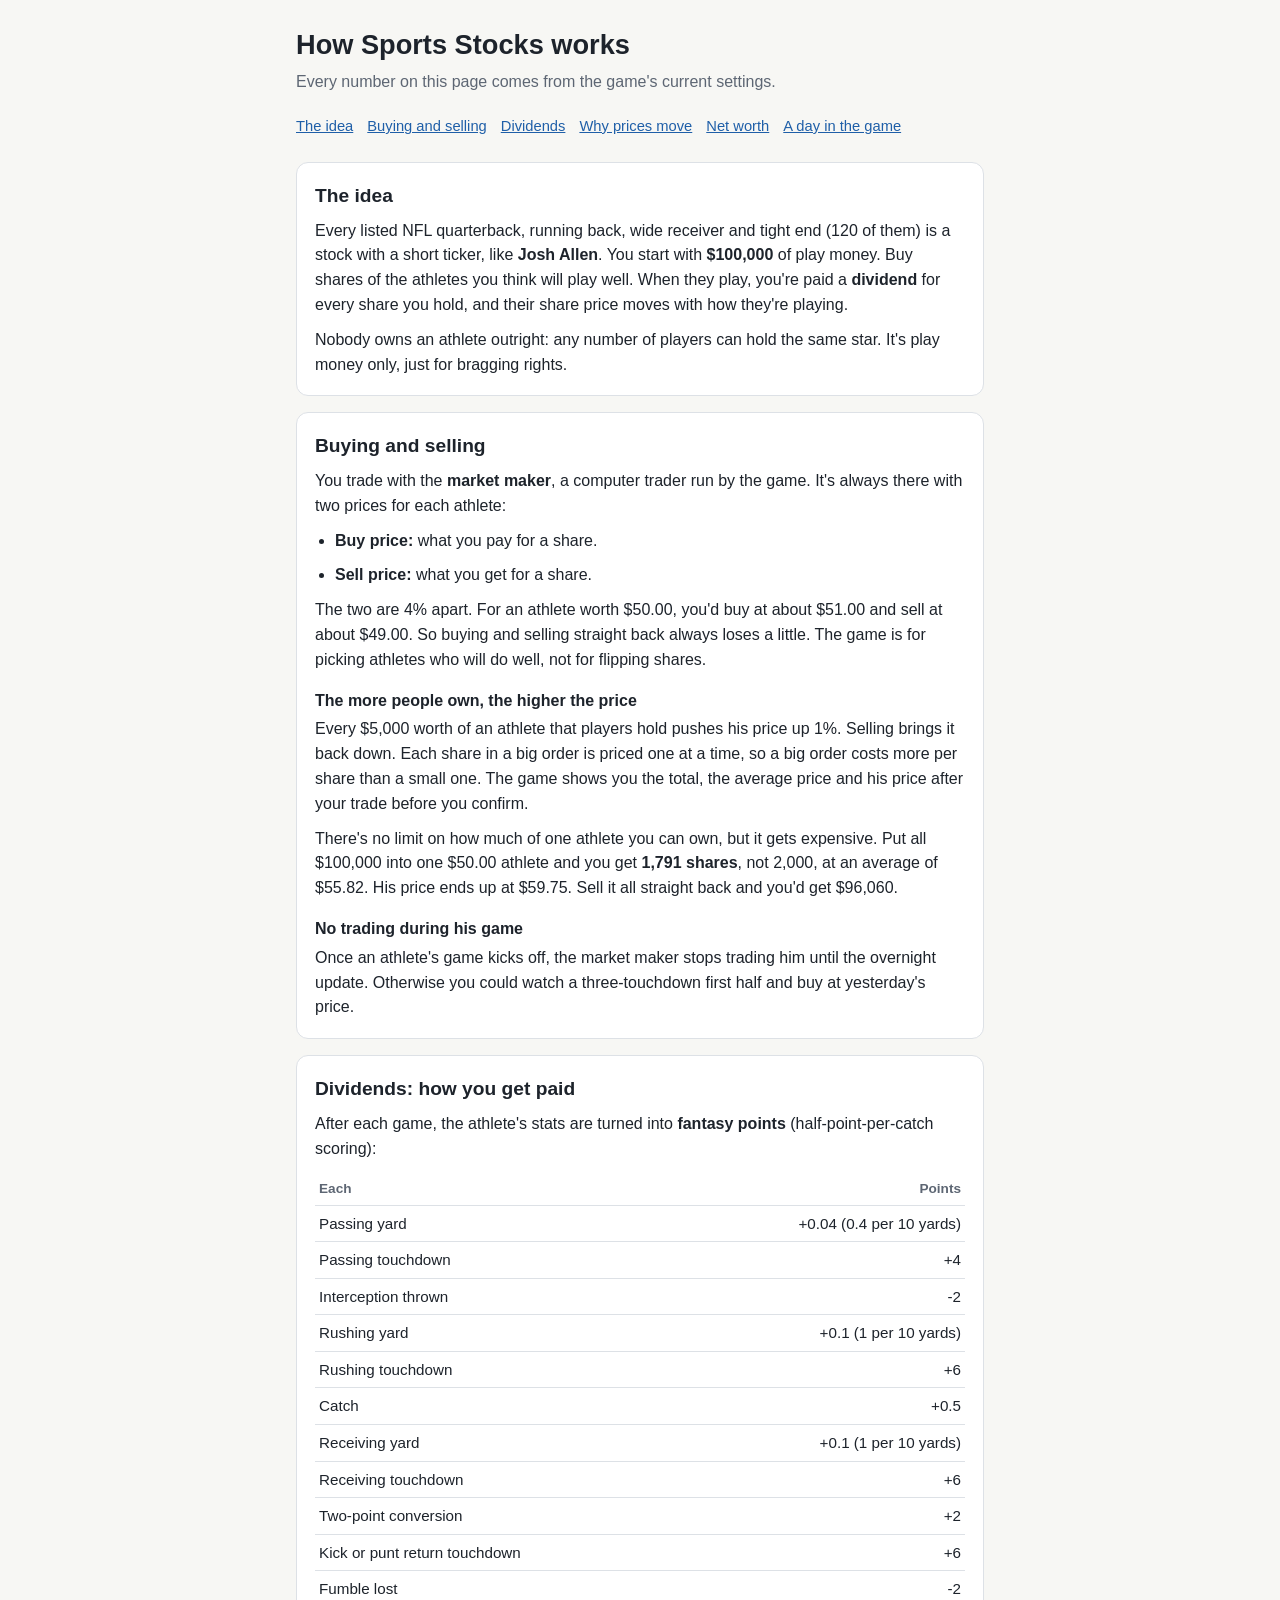
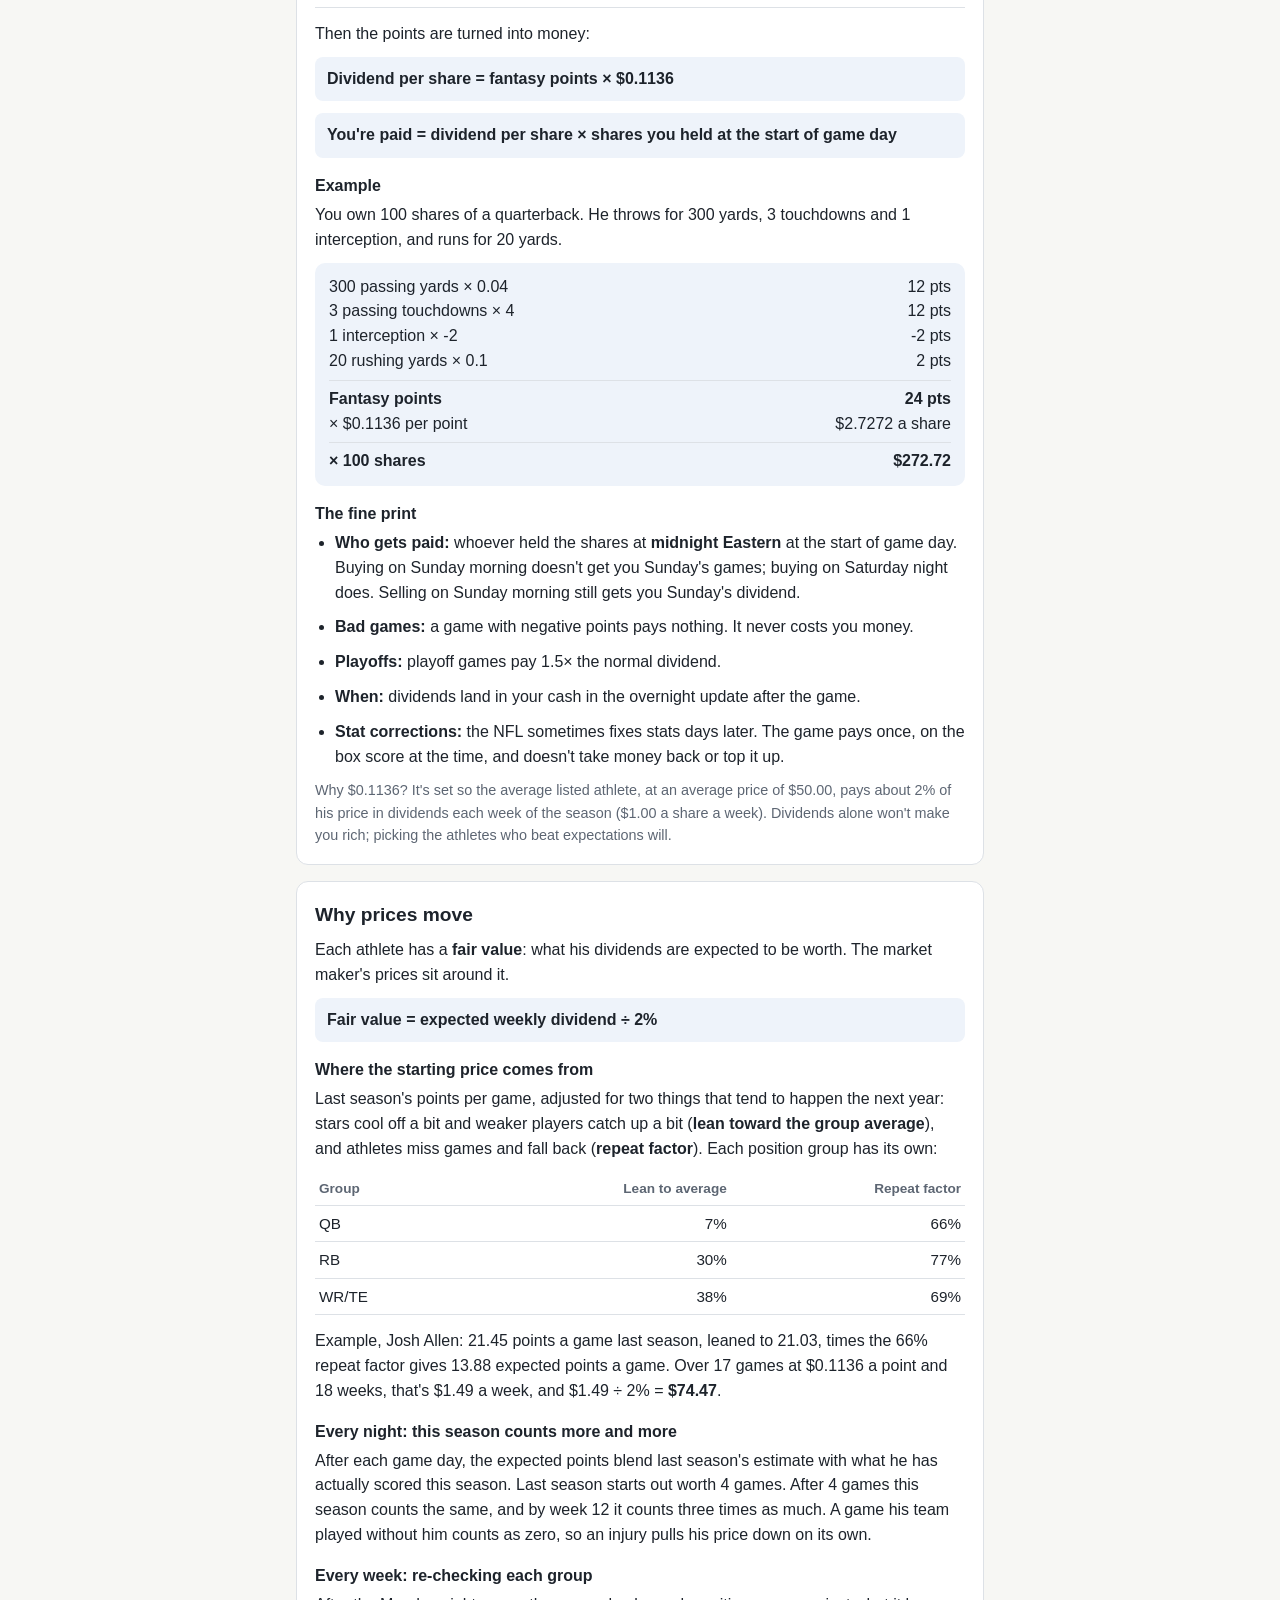
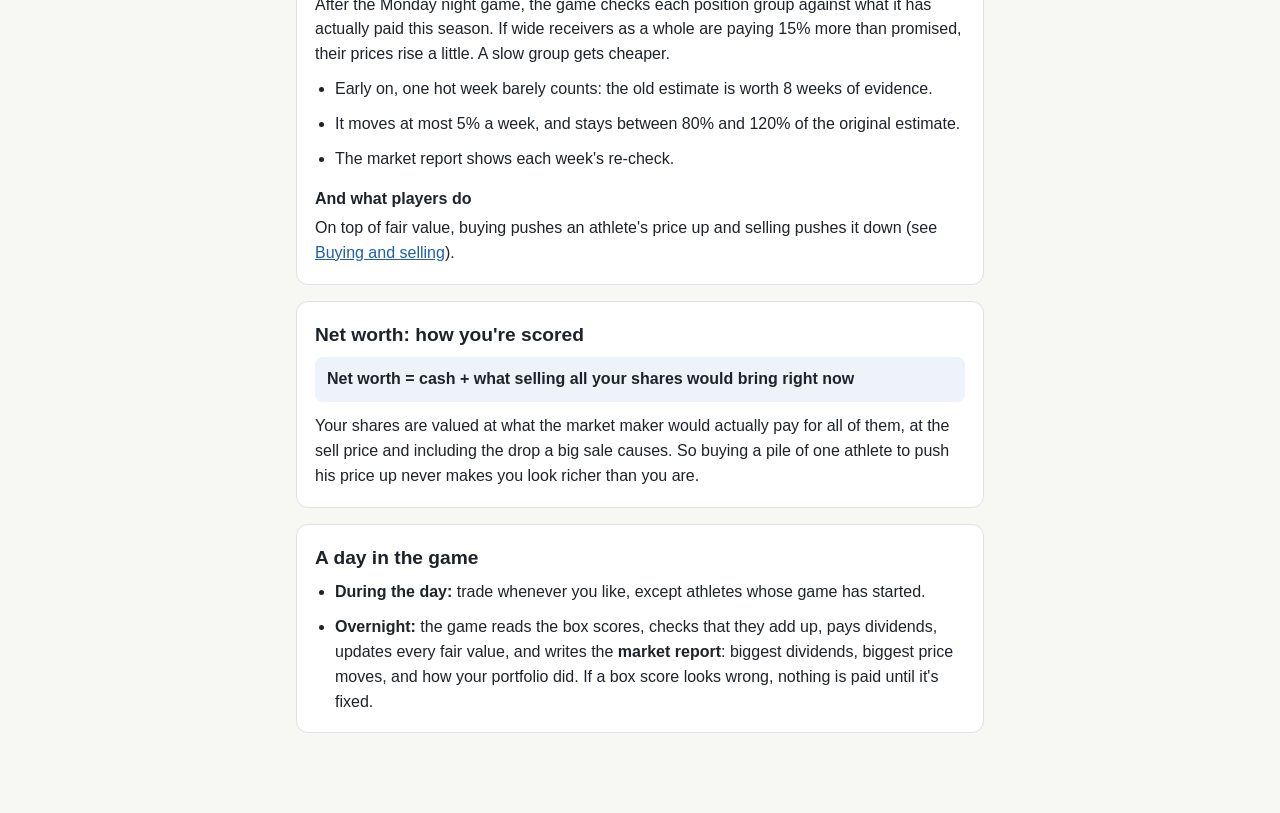
==== web/rules.html @ d7bfe4c0 "Milestone 1: solo NFL prototype (steps 1-6) The money rules (ledger, market maker, dividends), the E" ====
<!doctype html>
<html lang="en">
<head>
<meta charset="utf-8">
<meta name="viewport" content="width=device-width, initial-scale=1">
<title>How Sports Stocks Works</title>
<style>
:root {
  --bg: #f7f7f4; --card: #ffffff; --ink: #1d232b; --muted: #5d6673; --line: #dde1e6;
  --accent: #1f5fa8; --good: #1b7a46; --bad: #a33a2b; --tint: #eef3fa;
}
@media (prefers-color-scheme: dark) {
  :root:not([data-theme="light"]) {
    --bg: #14171b; --card: #1c2026; --ink: #e8eaed; --muted: #9aa3ae; --line: #2e343c;
    --accent: #79aef0; --good: #5ec98d; --bad: #f08a7a; --tint: #1f2a38;
  }
}
:root[data-theme="dark"] {
  --bg: #14171b; --card: #1c2026; --ink: #e8eaed; --muted: #9aa3ae; --line: #2e343c;
  --accent: #79aef0; --good: #5ec98d; --bad: #f08a7a; --tint: #1f2a38;
}
* { box-sizing: border-box; }
body { margin: 0; background: var(--bg); color: var(--ink);
  font: 16px/1.55 -apple-system, BlinkMacSystemFont, "Segoe UI", Roboto, Helvetica, Arial, sans-serif; }
main { max-width: 720px; margin: 0 auto; padding: 24px 16px 64px; }
h1 { font-size: 1.7rem; margin: 0 0 4px; }
.sub { color: var(--muted); margin: 0 0 20px; }
nav { display: flex; flex-wrap: wrap; gap: 6px 14px; margin: 0 0 24px; font-size: .92rem; }
nav a, a { color: var(--accent); }
section { background: var(--card); border: 1px solid var(--line); border-radius: 12px; padding: 18px 18px 8px;
  margin: 0 0 16px; }
h2 { font-size: 1.2rem; margin: 0 0 8px; }
h3 { font-size: 1rem; margin: 16px 0 4px; }
p, li { margin: 0 0 10px; }
ul { padding-left: 20px; margin: 0 0 10px; }
.sum { background: var(--tint); border-radius: 10px; padding: 12px 14px; margin: 8px 0 14px; }
.sum .line { display: flex; justify-content: space-between; gap: 12px; }
.sum .total { border-top: 1px solid var(--line); margin-top: 6px; padding-top: 6px; font-weight: 600; }
.formula { font-weight: 600; background: var(--tint); border-radius: 8px; padding: 10px 12px; margin: 6px 0 12px; }
table { border-collapse: collapse; width: 100%; margin: 4px 0 14px; font-size: .95rem; }
td, th { text-align: left; padding: 6px 4px; border-bottom: 1px solid var(--line); }
th { color: var(--muted); font-weight: 600; font-size: .85rem; }
.num { text-align: right; font-variant-numeric: tabular-nums; white-space: nowrap; }
.note { color: var(--muted); font-size: .9rem; }
</style>
</head>
<body>
<main>
<h1>How Sports Stocks works</h1>
<p class="sub">Every number on this page comes from the game's current settings.</p>
<nav>
  <a href="#idea">The idea</a><a href="#trading">Buying and selling</a><a href="#dividends">Dividends</a>
  <a href="#prices">Why prices move</a><a href="#winning">Net worth</a><a href="#day">A day in the game</a>
</nav>

<section id="idea">
<h2>The idea</h2>
<p>Every listed NFL quarterback, running back, wide receiver and tight end (120 of them) is a stock with
a short ticker, like <b>Josh Allen</b>. You start with <b>$100,000</b> of play money. Buy shares of
the athletes you think will play well. When they play, you're paid a <b>dividend</b> for every share you hold, and
their share price moves with how they're playing.</p>
<p>Nobody owns an athlete outright: any number of players can hold the same star. It's play money only, just for
bragging rights.</p>
</section>

<section id="trading">
<h2>Buying and selling</h2>
<p>You trade with the <b>market maker</b>, a computer trader run by the game. It's always there with two prices for
each athlete:</p>
<ul>
  <li><b>Buy price:</b> what you pay for a share.</li>
  <li><b>Sell price:</b> what you get for a share.</li>
</ul>
<p>The two are 4% apart. For an athlete worth $50.00, you'd buy at about $51.00 and sell
at about $49.00. So buying and selling straight back always loses a little. The game is for picking athletes
who will do well, not for flipping shares.</p>
<h3>The more people own, the higher the price</h3>
<p>Every $5,000 worth of an athlete that players hold pushes his price up
1%. Selling brings it back down. Each share in a big order is priced one at a time, so a big
order costs more per share than a small one. The game shows you the total, the average price and his price after
your trade before you confirm.</p>
<p>There's no limit on how much of one athlete you can own, but it gets expensive. Put all $100,000 into one
$50.00 athlete and you get <b>1,791 shares</b>, not 2,000, at an average of
$55.82. His price ends up at $59.75. Sell it all straight back and you'd get
$96,060.</p>
<h3>No trading during his game</h3>
<p>Once an athlete's game kicks off, the market maker stops trading him until the overnight update. Otherwise you
could watch a three-touchdown first half and buy at yesterday's price.</p>
</section>

<section id="dividends">
<h2>Dividends: how you get paid</h2>
<p>After each game, the athlete's stats are turned into <b>fantasy points</b> (half-point-per-catch scoring):</p>
<table>
<tr><th>Each</th><th class="num">Points</th></tr>
<tr><td>Passing yard</td><td class=num>+0.04 (0.4 per 10 yards)</td></tr>
<tr><td>Passing touchdown</td><td class=num>+4</td></tr>
<tr><td>Interception thrown</td><td class=num>-2</td></tr>
<tr><td>Rushing yard</td><td class=num>+0.1 (1 per 10 yards)</td></tr>
<tr><td>Rushing touchdown</td><td class=num>+6</td></tr>
<tr><td>Catch</td><td class=num>+0.5</td></tr>
<tr><td>Receiving yard</td><td class=num>+0.1 (1 per 10 yards)</td></tr>
<tr><td>Receiving touchdown</td><td class=num>+6</td></tr>
<tr><td>Two-point conversion</td><td class=num>+2</td></tr>
<tr><td>Kick or punt return touchdown</td><td class=num>+6</td></tr>
<tr><td>Fumble lost</td><td class=num>-2</td></tr>
</table>
<p>Then the points are turned into money:</p>
<div class="formula">Dividend per share = fantasy points × $0.1136</div>
<div class="formula">You're paid = dividend per share × shares you held at the start of game day</div>
<h3>Example</h3>
<p>You own 100 shares of a quarterback. He throws for 300 yards, 3 touchdowns and
1 interception, and runs for 20 yards.</p>
<div class="sum">
  <div class="line"><span>300 passing yards × 0.04</span><span class="num">12 pts</span></div>
  <div class="line"><span>3 passing touchdowns × 4</span><span class="num">12 pts</span></div>
  <div class="line"><span>1 interception × -2</span><span class="num">-2 pts</span></div>
  <div class="line"><span>20 rushing yards × 0.1</span><span class="num">2 pts</span></div>
  <div class="line total"><span>Fantasy points</span><span class="num">24 pts</span></div>
  <div class="line"><span>× $0.1136 per point</span><span class="num">$2.7272 a share</span></div>
  <div class="line total"><span>× 100 shares</span><span class="num">$272.72</span></div>
</div>
<h3>The fine print</h3>
<ul>
  <li><b>Who gets paid:</b> whoever held the shares at <b>midnight Eastern</b> at the start of game day. Buying on
  Sunday morning doesn't get you Sunday's games; buying on Saturday night does. Selling on Sunday morning still gets
  you Sunday's dividend.</li>
  <li><b>Bad games:</b> a game with negative points pays nothing. It never costs you money.</li>
  <li><b>Playoffs:</b> playoff games pay 1.5× the normal dividend.</li>
  <li><b>When:</b> dividends land in your cash in the overnight update after the game.</li>
  <li><b>Stat corrections:</b> the NFL sometimes fixes stats days later. The game pays once, on the box score at the
  time, and doesn't take money back or top it up.</li>
</ul>
<p class="note">Why $0.1136? It's set so the average listed athlete, at an average price of
$50.00, pays about 2% of his price in dividends each week of the season ($1.00 a share a
week). Dividends alone won't make you rich; picking the athletes who beat expectations will.</p>
</section>

<section id="prices">
<h2>Why prices move</h2>
<p>Each athlete has a <b>fair value</b>: what his dividends are expected to be worth. The market maker's prices sit
around it.</p>
<div class="formula">Fair value = expected weekly dividend ÷ 2%</div>
<h3>Where the starting price comes from</h3>
<p>Last season's points per game, adjusted for two things that tend to happen the next year: stars cool off a bit
and weaker players catch up a bit (<b>lean toward the group average</b>), and athletes miss games and fall back
(<b>repeat factor</b>). Each position group has its own:</p>
<table>
<tr><th>Group</th><th class="num">Lean to average</th><th class="num">Repeat factor</th></tr>
<tr><td>QB</td><td class=num>7%</td><td class=num>66%</td></tr>
<tr><td>RB</td><td class=num>30%</td><td class=num>77%</td></tr>
<tr><td>WR/TE</td><td class=num>38%</td><td class=num>69%</td></tr>
</table>
<p>Example, Josh Allen: 21.45 points a game last season, leaned to
21.03, times the 66% repeat factor gives 13.88 expected
points a game. Over 17 games at $0.1136 a point and 18 weeks, that's $1.49 a week, and
$1.49 ÷ 2% = <b>$74.47</b>.</p>
<h3>Every night: this season counts more and more</h3>
<p>After each game day, the expected points blend last season's estimate with what he has actually scored this
season. Last season starts out worth 4 games. After 4 games this season counts the same, and by week 12 it
counts three times as much. A game his team played without him counts as zero, so an injury pulls his price down
on its own.</p>
<h3>Every week: re-checking each group</h3>
<p>After the Monday night game, the game checks each position group against what it has actually paid this season.
If wide receivers as a whole are paying 15% more than promised, their prices rise a little. A slow group gets cheaper.</p>
<ul>
  <li>Early on, one hot week barely counts: the old estimate is worth 8 weeks of evidence.</li>
  <li>It moves at most 5% a week, and stays between 80% and
  120% of the original estimate.</li>
  <li>The market report shows each week's re-check.</li>
</ul>
<h3>And what players do</h3>
<p>On top of fair value, buying pushes an athlete's price up and selling pushes it down (see
<a href="#trading">Buying and selling</a>).</p>
</section>

<section id="winning">
<h2>Net worth: how you're scored</h2>
<div class="formula">Net worth = cash + what selling all your shares would bring right now</div>
<p>Your shares are valued at what the market maker would actually pay for all of them, at the sell price and
including the drop a big sale causes. So buying a pile of one athlete to push his price up never makes you look
richer than you are.</p>
</section>

<section id="day">
<h2>A day in the game</h2>
<ul>
  <li><b>During the day:</b> trade whenever you like, except athletes whose game has started.</li>
  <li><b>Overnight:</b> the game reads the box scores, checks that they add up, pays dividends, updates every fair
  value, and writes the <b>market report</b>: biggest dividends, biggest price moves, and how your portfolio did.
  If a box score looks wrong, nothing is paid until it's fixed.</li>
</ul>
</section>
</main>
</body>
</html>
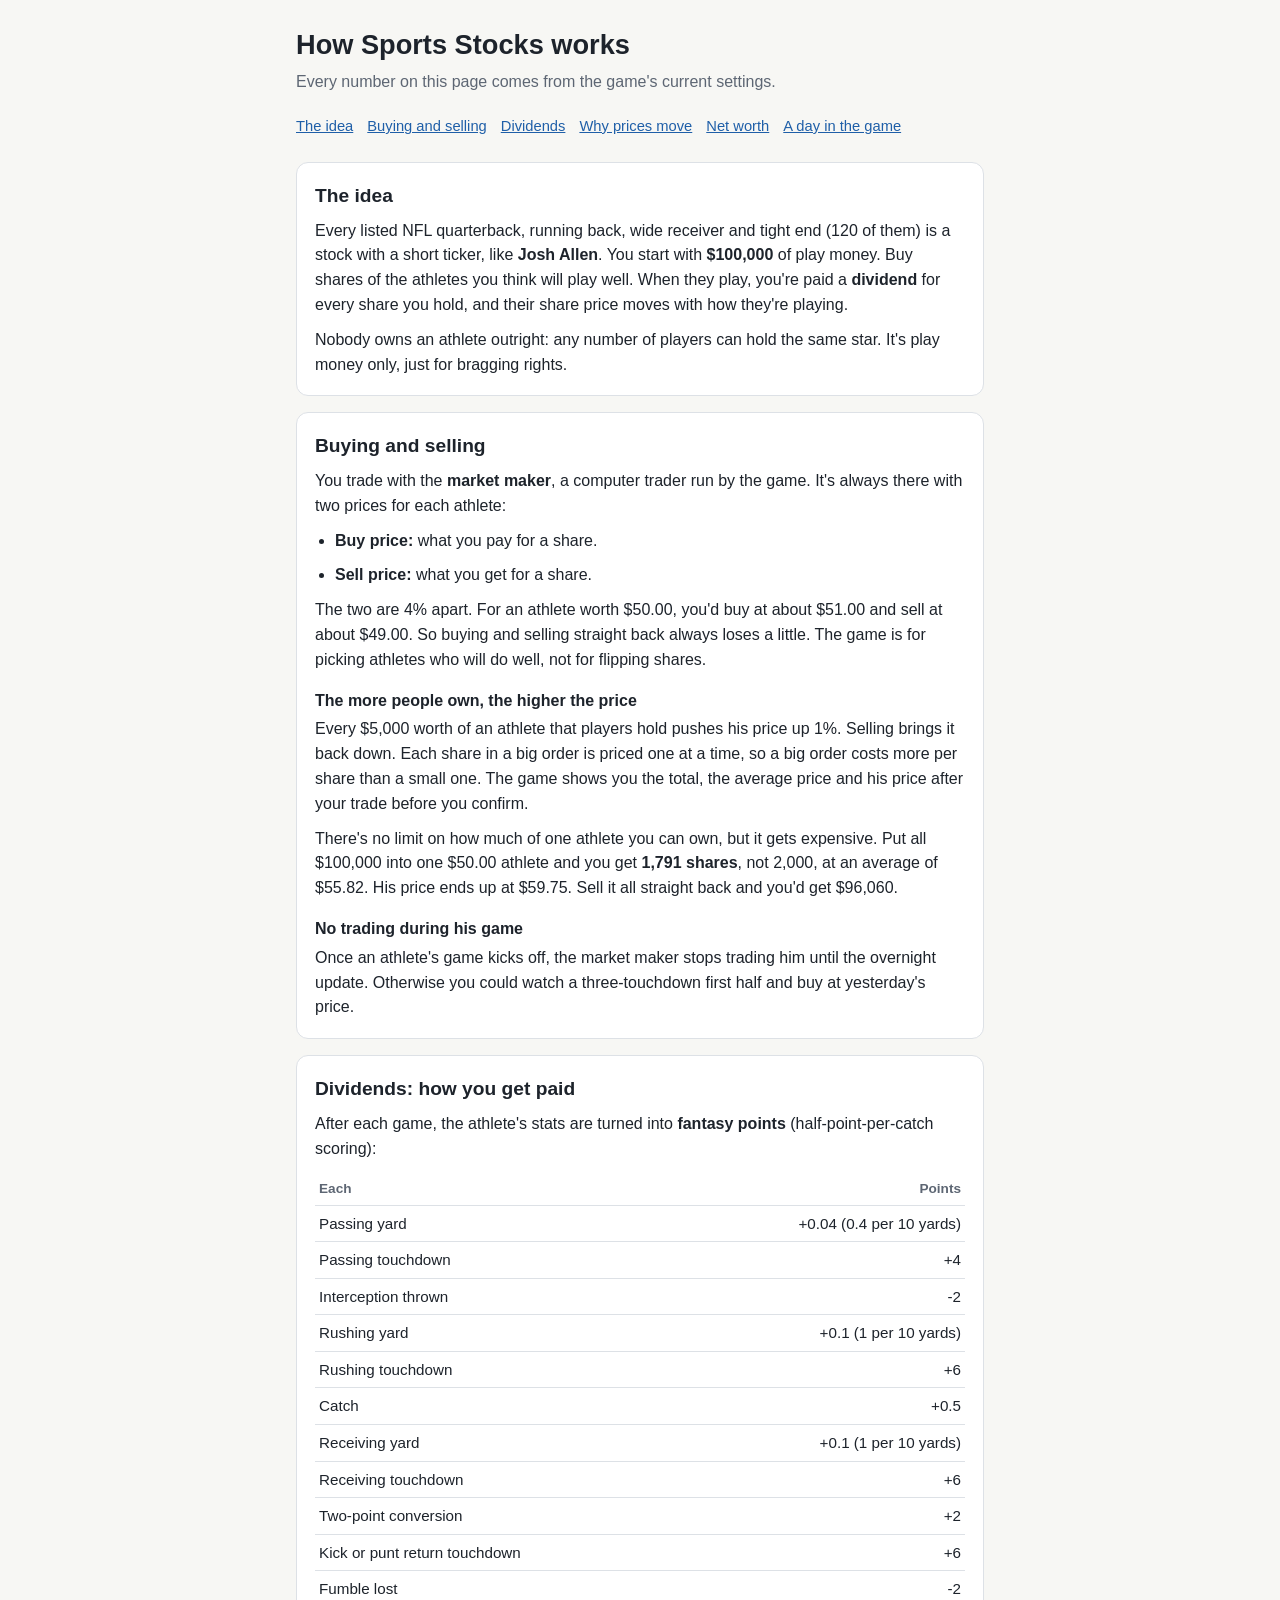
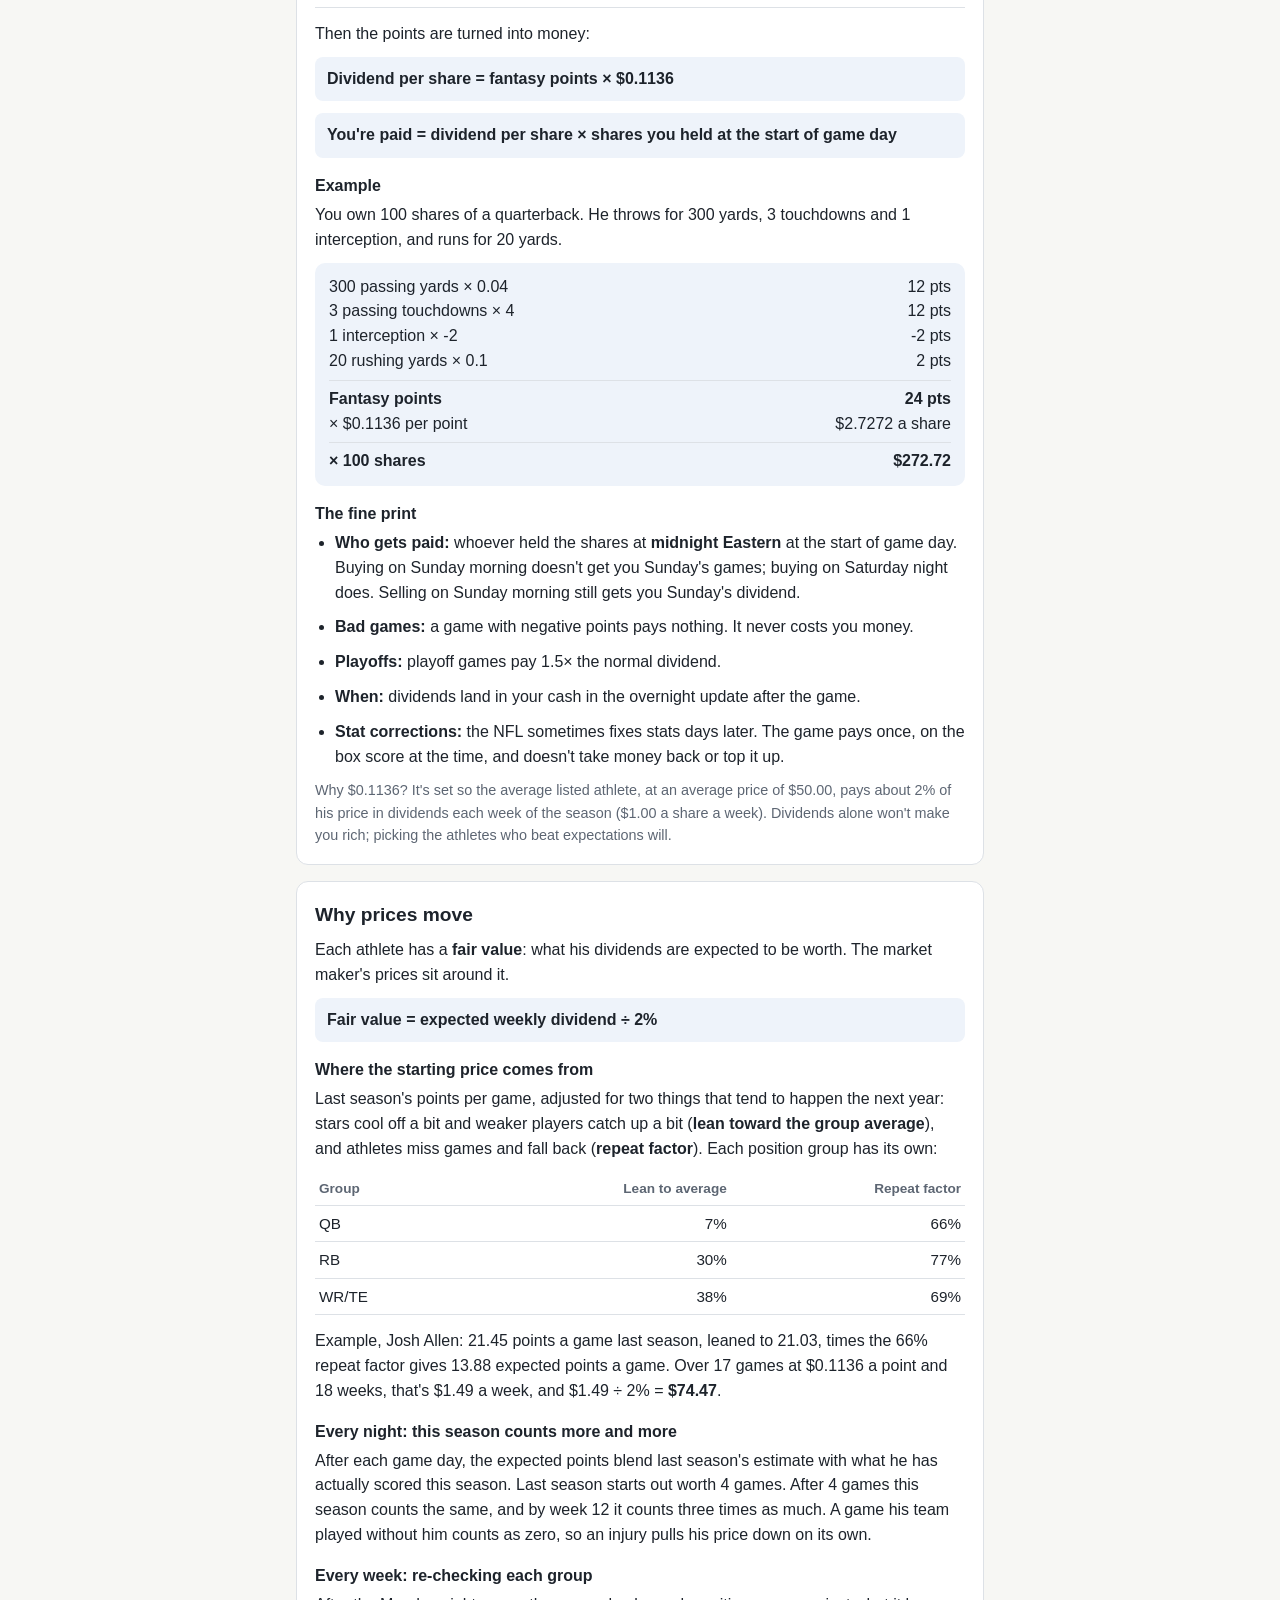
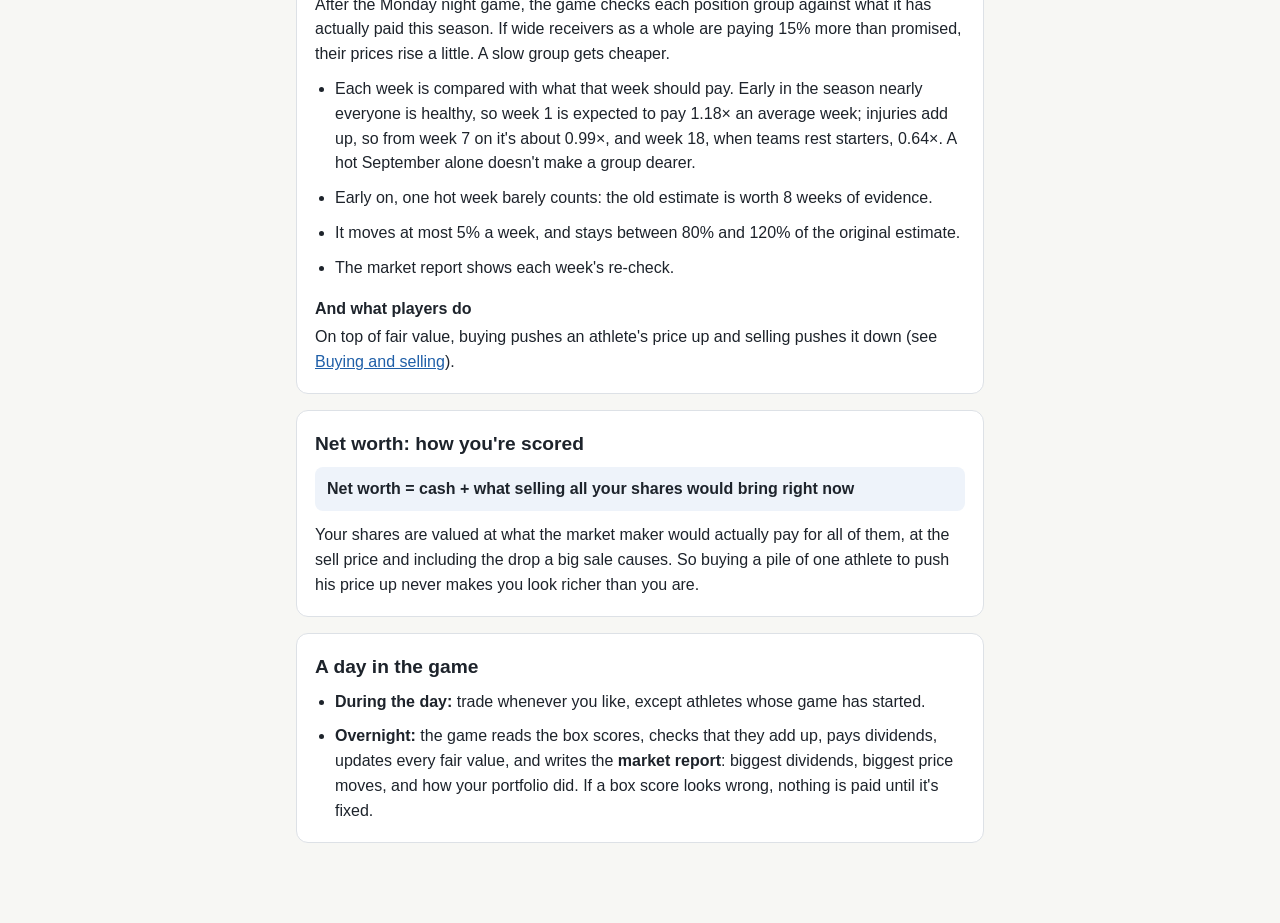
==== commit 644be06d: "NFL promise by week in the weekly re-check (availability curve, option A) Listed athletes play in ab" ====
--- a/web/rules.html
+++ b/web/rules.html
@@ -164,6 +164,9 @@
 <p>After the Monday night game, the game checks each position group against what it has actually paid this season.
 If wide receivers as a whole are paying 15% more than promised, their prices rise a little. A slow group gets cheaper.</p>
 <ul>
+  <li>Each week is compared with what that week should pay. Early in the season nearly everyone is healthy, so week 1
+  is expected to pay 1.18× an average week; injuries add up, so from week 7 on it's about 0.99×, and
+  week 18, when teams rest starters, 0.64×. A hot September alone doesn't make a group dearer.</li>
   <li>Early on, one hot week barely counts: the old estimate is worth 8 weeks of evidence.</li>
   <li>It moves at most 5% a week, and stays between 80% and
   120% of the original estimate.</li>
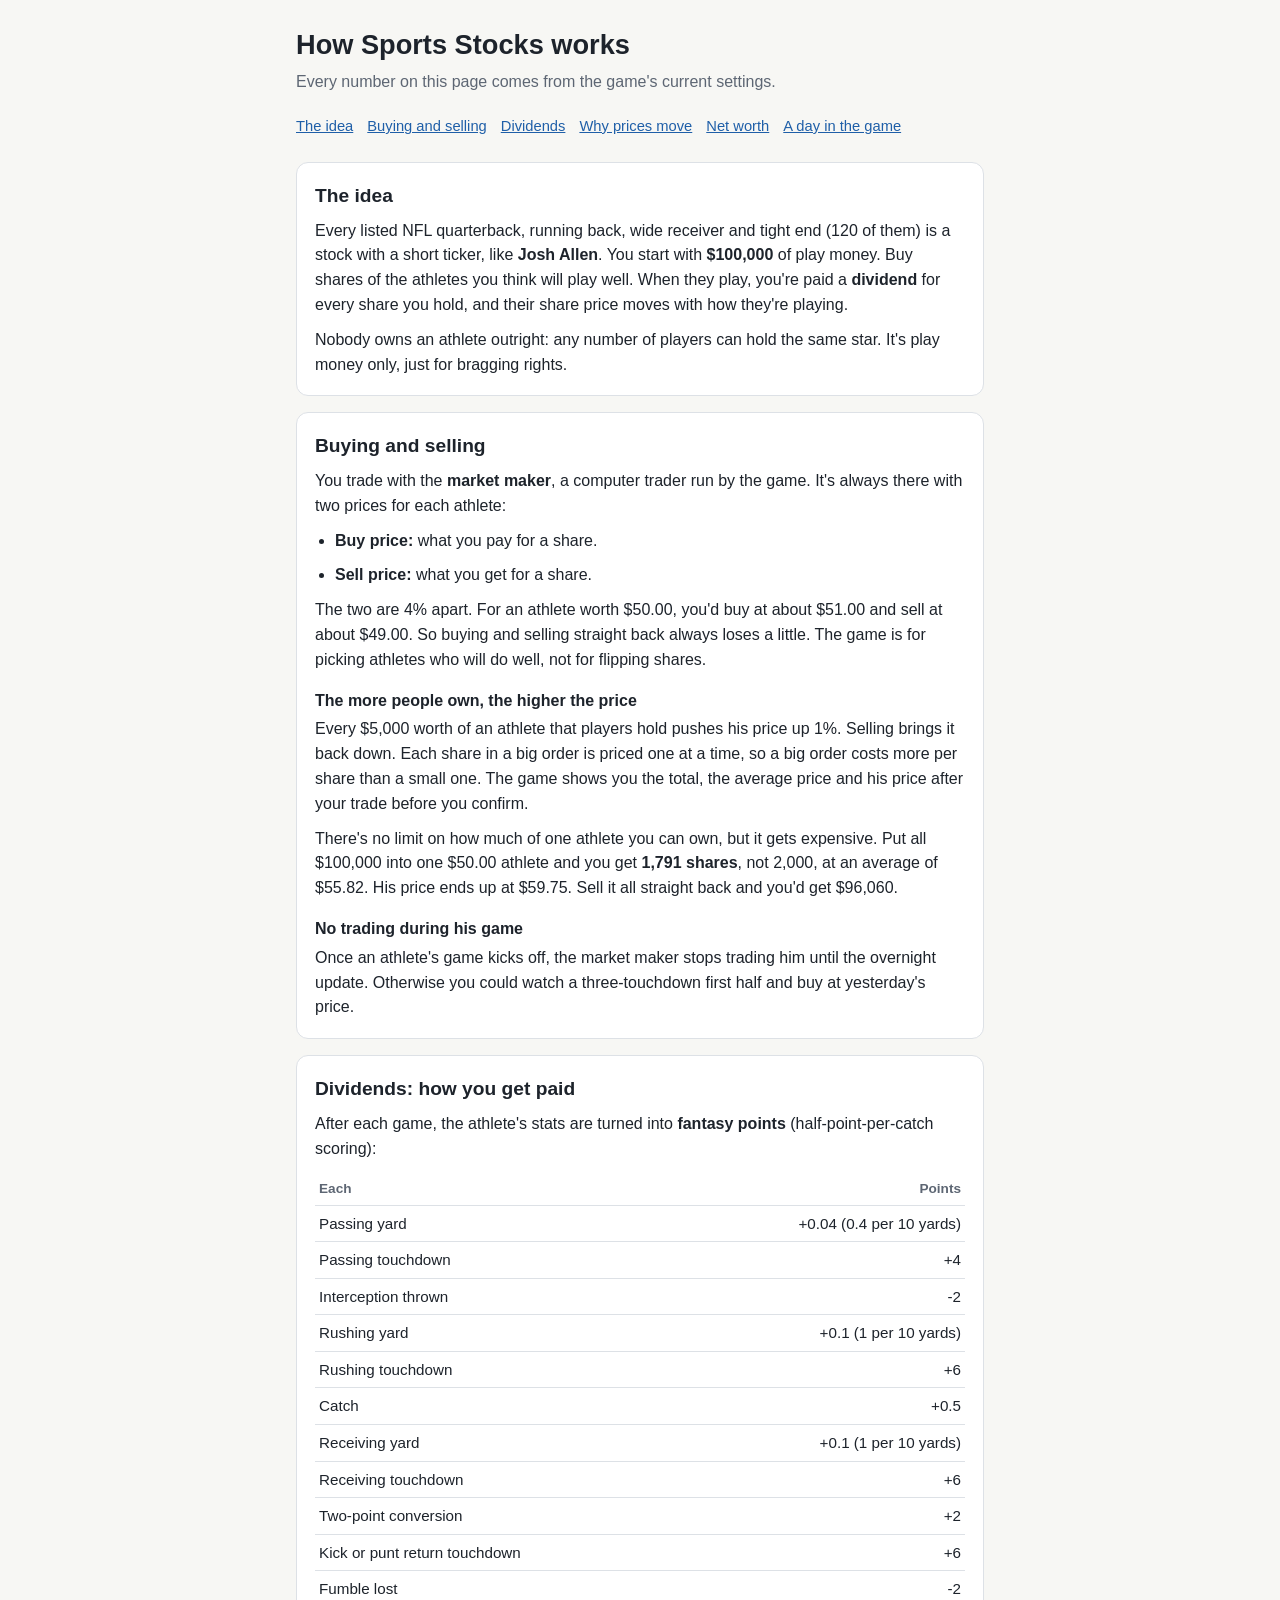
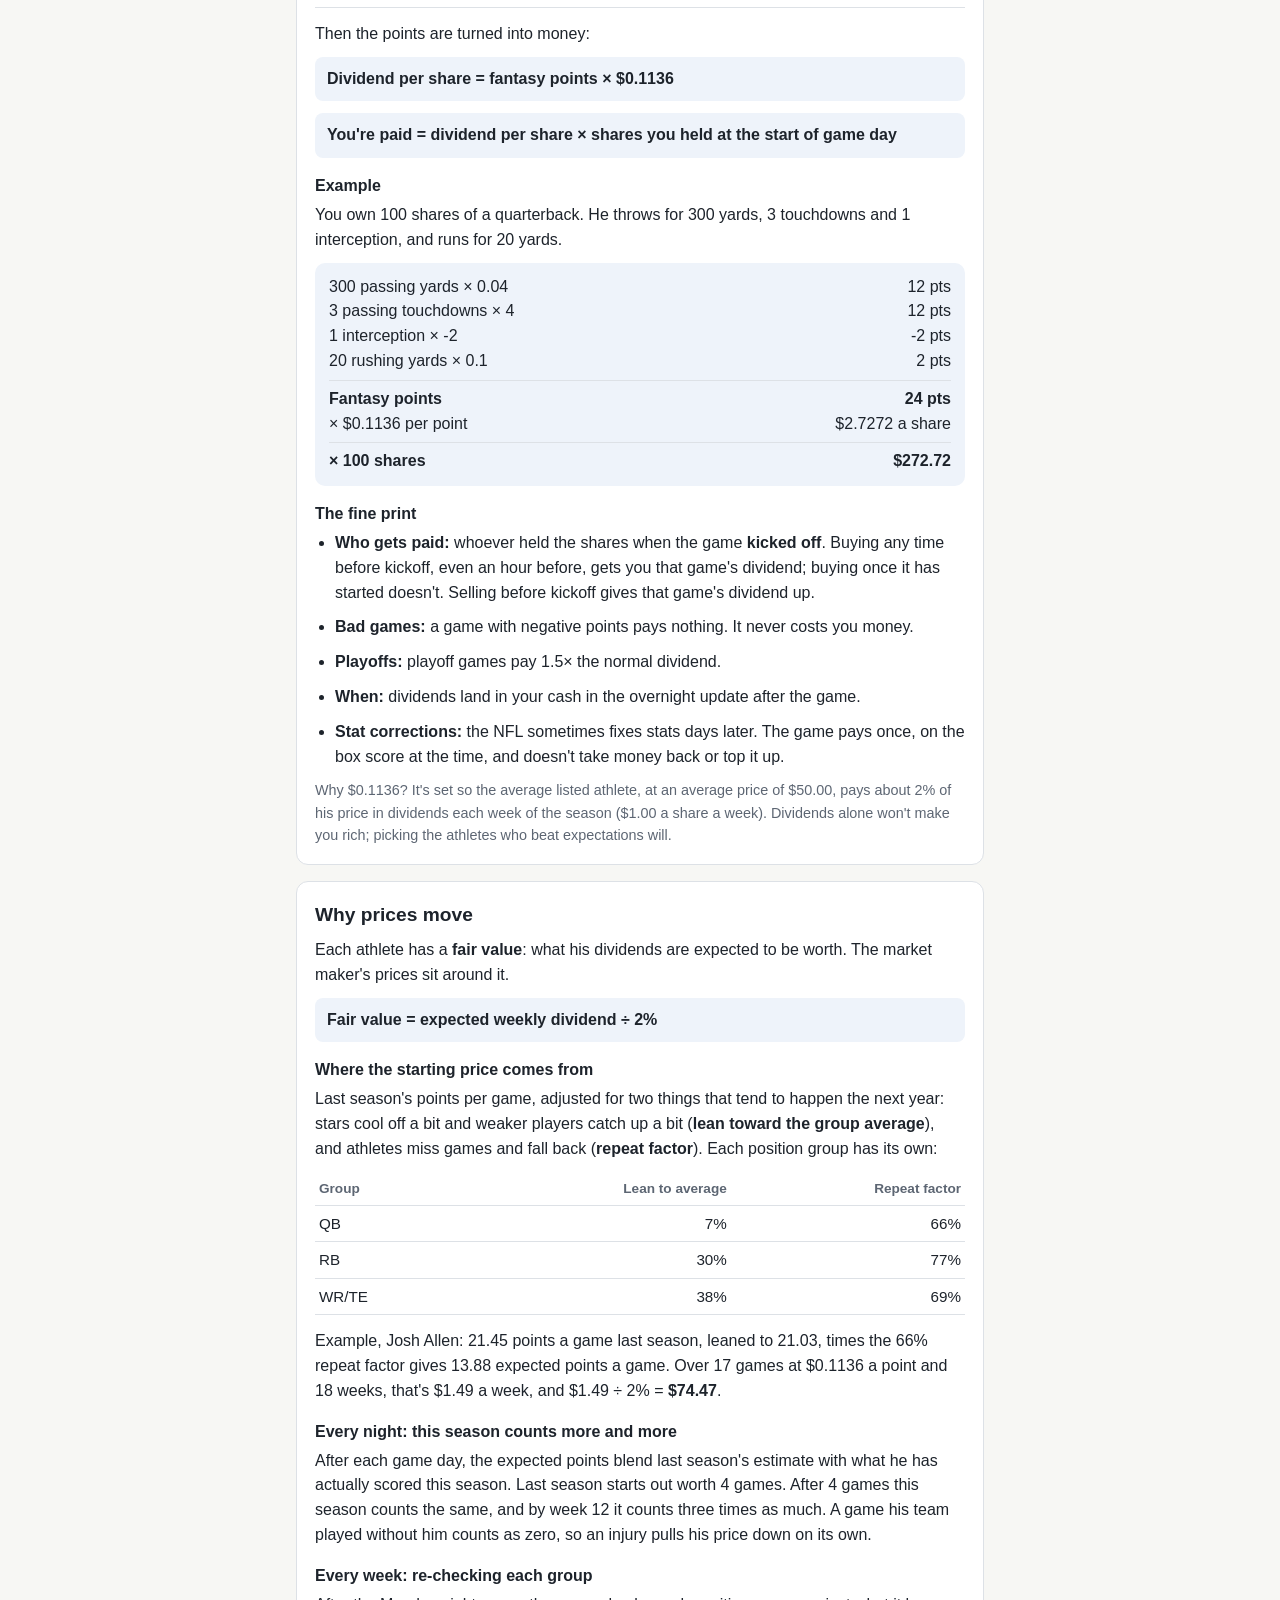
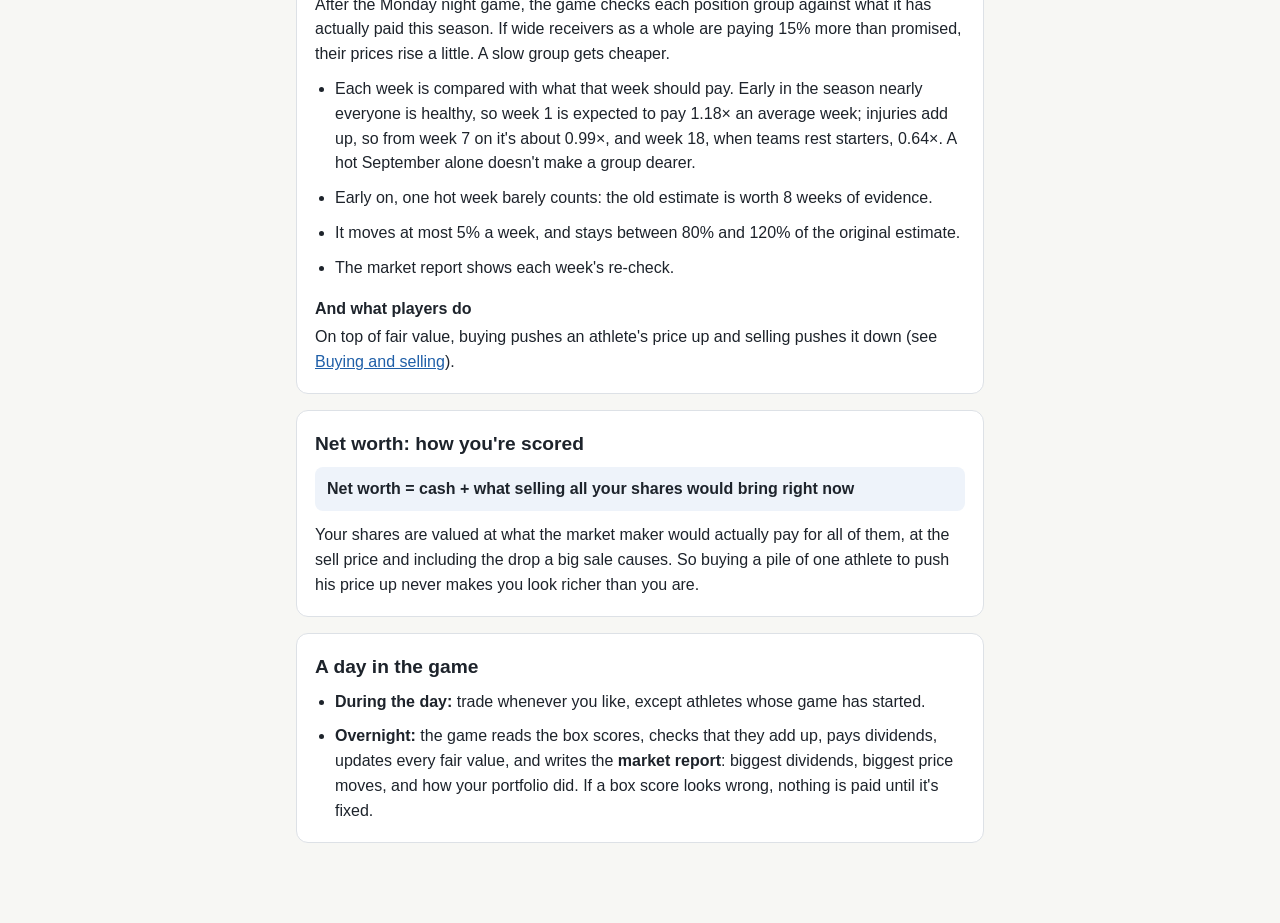
==== commit 4726b350: "Dividends go to whoever held at kickoff, not midnight Owner's call, 7 Nov 2026: a game's dividend no" ====
--- a/web/rules.html
+++ b/web/rules.html
@@ -122,9 +122,9 @@
 </div>
 <h3>The fine print</h3>
 <ul>
-  <li><b>Who gets paid:</b> whoever held the shares at <b>midnight Eastern</b> at the start of game day. Buying on
-  Sunday morning doesn't get you Sunday's games; buying on Saturday night does. Selling on Sunday morning still gets
-  you Sunday's dividend.</li>
+  <li><b>Who gets paid:</b> whoever held the shares when the game <b>kicked off</b>. Buying any time before
+  kickoff, even an hour before, gets you that game's dividend; buying once it has started doesn't. Selling before
+  kickoff gives that game's dividend up.</li>
   <li><b>Bad games:</b> a game with negative points pays nothing. It never costs you money.</li>
   <li><b>Playoffs:</b> playoff games pay 1.5× the normal dividend.</li>
   <li><b>When:</b> dividends land in your cash in the overnight update after the game.</li>
